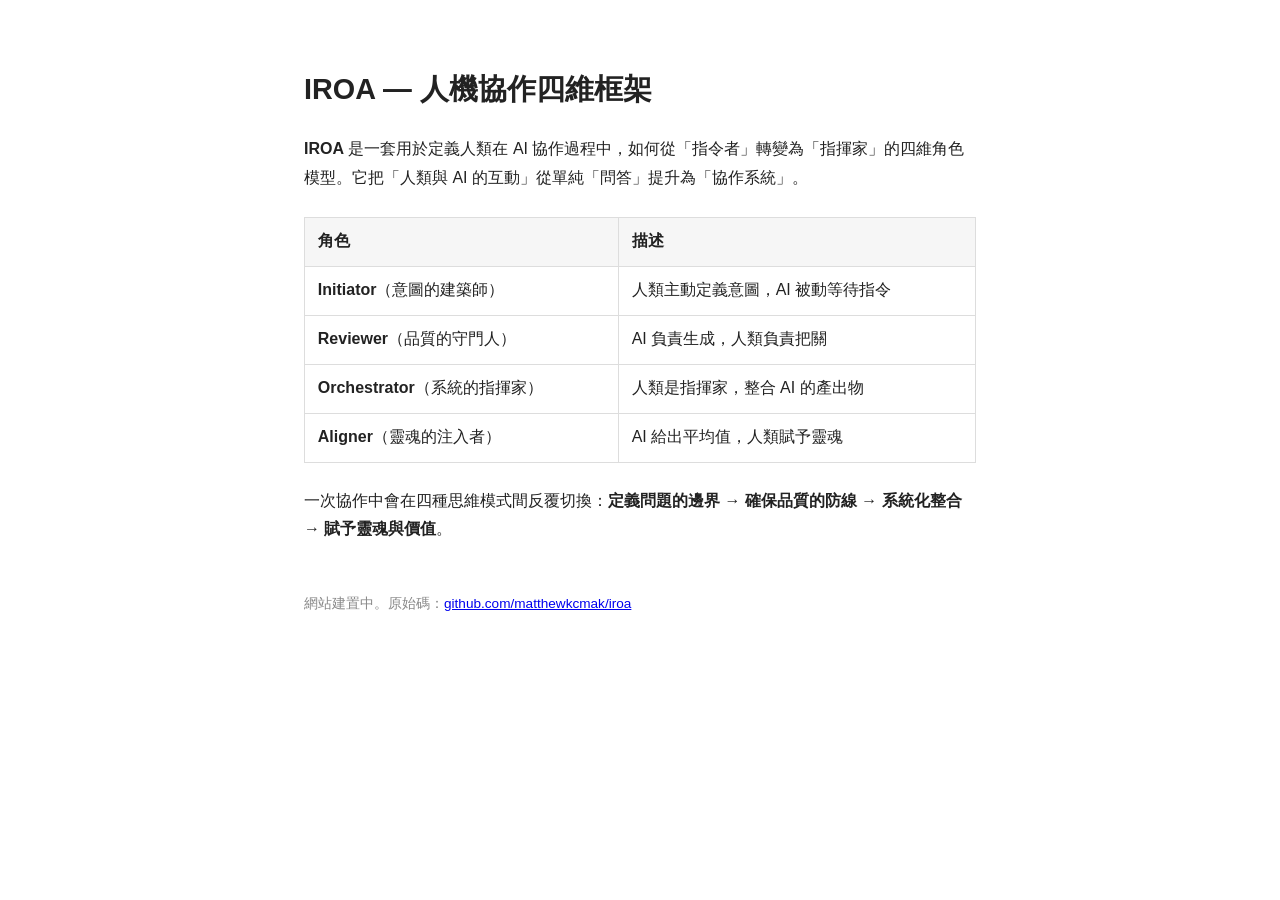
==== index.html @ 8f9e7305 "init: IROA scaffold——README、首頁佔位、鏡像 workflow、CNAME [skip ci]" ====
<!DOCTYPE html>
<html lang="zh-Hant">
<head>
<meta charset="utf-8">
<meta name="viewport" content="width=device-width, initial-scale=1">
<title>IROA — 人機協作四維框架</title>
<style>
  body { font-family: -apple-system, "PingFang TC", "Noto Sans TC", sans-serif; max-width: 42rem; margin: 4rem auto; padding: 0 1.5rem; line-height: 1.8; color: #222; }
  h1 { font-size: 1.8rem; }
  .roles { width: 100%; border-collapse: collapse; margin: 1.5rem 0; }
  .roles th, .roles td { border: 1px solid #ddd; padding: .6rem .8rem; text-align: left; }
  .roles th { background: #f6f6f6; }
  footer { margin-top: 3rem; font-size: .85rem; color: #888; }
</style>
</head>
<body>
  <h1>IROA — 人機協作四維框架</h1>
  <p><strong>IROA</strong> 是一套用於定義人類在 AI 協作過程中，如何從「指令者」轉變為「指揮家」的四維角色模型。它把「人類與 AI 的互動」從單純「問答」提升為「協作系統」。</p>
  <table class="roles">
    <tr><th>角色</th><th>描述</th></tr>
    <tr><td><strong>Initiator</strong>（意圖的建築師）</td><td>人類主動定義意圖，AI 被動等待指令</td></tr>
    <tr><td><strong>Reviewer</strong>（品質的守門人）</td><td>AI 負責生成，人類負責把關</td></tr>
    <tr><td><strong>Orchestrator</strong>（系統的指揮家）</td><td>人類是指揮家，整合 AI 的產出物</td></tr>
    <tr><td><strong>Aligner</strong>（靈魂的注入者）</td><td>AI 給出平均值，人類賦予靈魂</td></tr>
  </table>
  <p>一次協作中會在四種思維模式間反覆切換：<strong>定義問題的邊界</strong> → <strong>確保品質的防線</strong> → <strong>系統化整合</strong> → <strong>賦予靈魂與價值</strong>。</p>
  <footer>網站建置中。原始碼：<a href="https://github.com/matthewkcmak/iroa">github.com/matthewkcmak/iroa</a></footer>
</body>
</html>
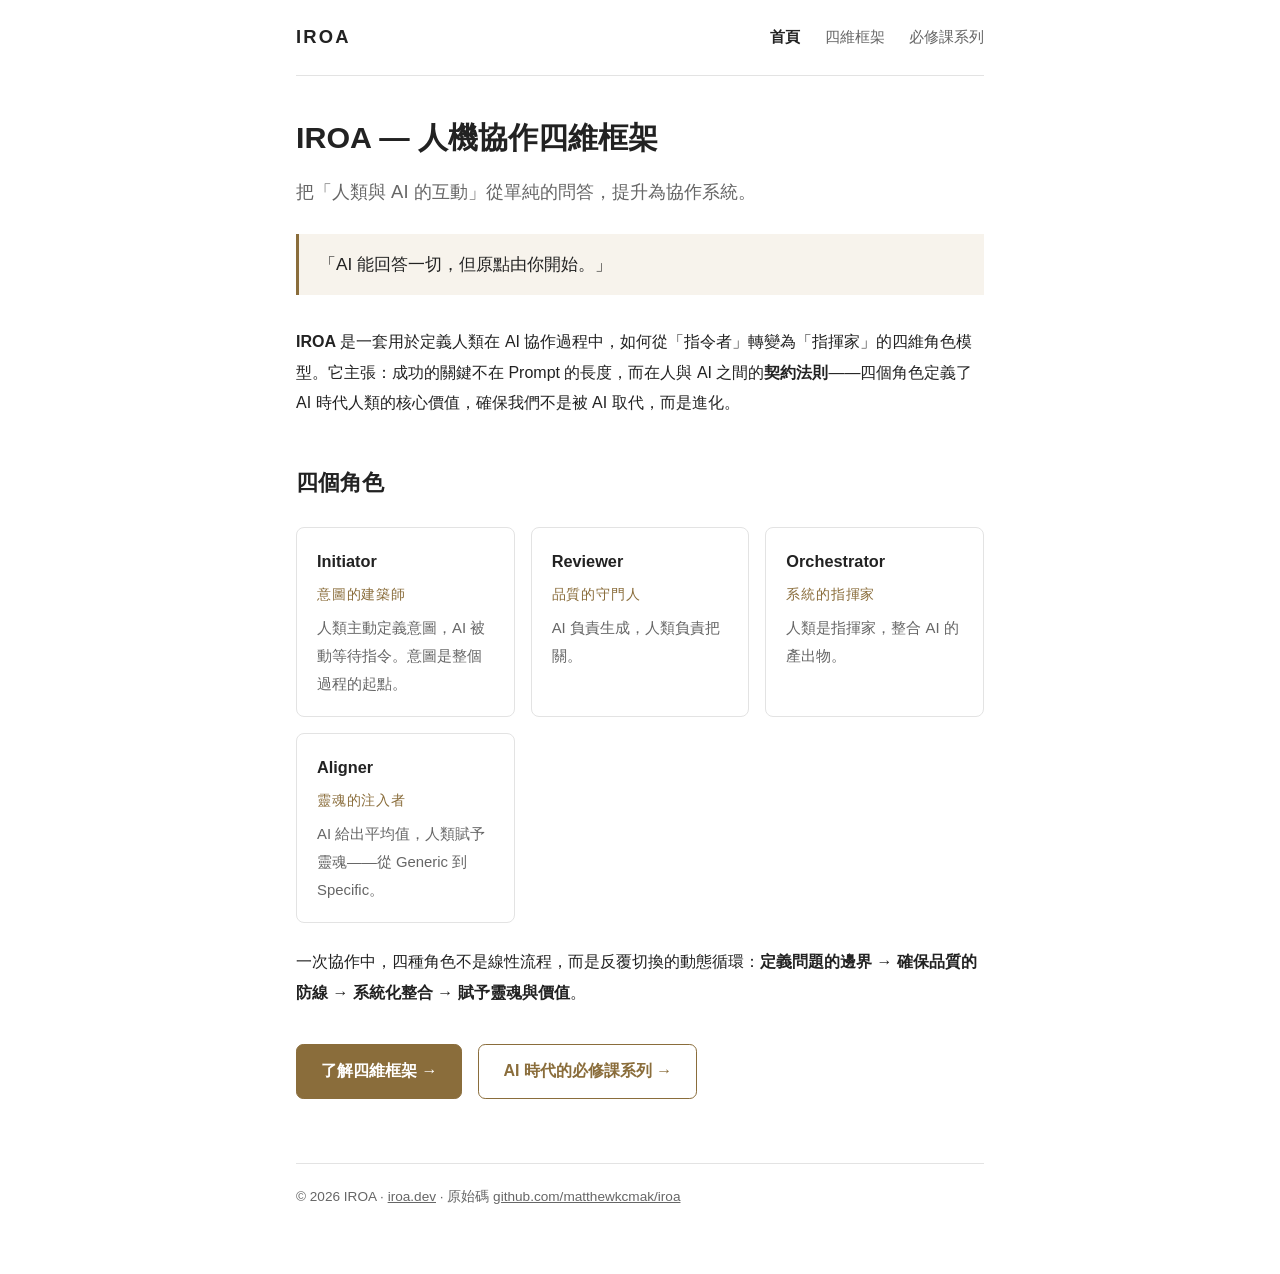
==== commit 3ab630d0: "content: 官網首版——四維框架頁＋必修課系列頁；移除 GitHub Pages 遺物 CNAME" ====
--- a/index.html
+++ b/index.html
@@ -4,26 +4,65 @@
 <meta charset="utf-8">
 <meta name="viewport" content="width=device-width, initial-scale=1">
 <title>IROA — 人機協作四維框架</title>
-<style>
-  body { font-family: -apple-system, "PingFang TC", "Noto Sans TC", sans-serif; max-width: 42rem; margin: 4rem auto; padding: 0 1.5rem; line-height: 1.8; color: #222; }
-  h1 { font-size: 1.8rem; }
-  .roles { width: 100%; border-collapse: collapse; margin: 1.5rem 0; }
-  .roles th, .roles td { border: 1px solid #ddd; padding: .6rem .8rem; text-align: left; }
-  .roles th { background: #f6f6f6; }
-  footer { margin-top: 3rem; font-size: .85rem; color: #888; }
-</style>
+<meta name="description" content="IROA 是一套人機協作四維角色框架：Initiator、Reviewer、Orchestrator、Aligner。把人類與 AI 的互動從單純問答，提升為協作系統。">
+<link rel="stylesheet" href="style.css">
 </head>
 <body>
-  <h1>IROA — 人機協作四維框架</h1>
-  <p><strong>IROA</strong> 是一套用於定義人類在 AI 協作過程中，如何從「指令者」轉變為「指揮家」的四維角色模型。它把「人類與 AI 的互動」從單純「問答」提升為「協作系統」。</p>
-  <table class="roles">
-    <tr><th>角色</th><th>描述</th></tr>
-    <tr><td><strong>Initiator</strong>（意圖的建築師）</td><td>人類主動定義意圖，AI 被動等待指令</td></tr>
-    <tr><td><strong>Reviewer</strong>（品質的守門人）</td><td>AI 負責生成，人類負責把關</td></tr>
-    <tr><td><strong>Orchestrator</strong>（系統的指揮家）</td><td>人類是指揮家，整合 AI 的產出物</td></tr>
-    <tr><td><strong>Aligner</strong>（靈魂的注入者）</td><td>AI 給出平均值，人類賦予靈魂</td></tr>
-  </table>
-  <p>一次協作中會在四種思維模式間反覆切換：<strong>定義問題的邊界</strong> → <strong>確保品質的防線</strong> → <strong>系統化整合</strong> → <strong>賦予靈魂與價值</strong>。</p>
-  <footer>網站建置中。原始碼：<a href="https://github.com/matthewkcmak/iroa">github.com/matthewkcmak/iroa</a></footer>
+<header>
+  <a class="brand" href="index.html">IROA</a>
+  <nav>
+    <a href="index.html" class="here">首頁</a>
+    <a href="framework.html">四維框架</a>
+    <a href="courses.html">必修課系列</a>
+  </nav>
+</header>
+
+<main>
+  <section class="hero">
+    <h1>IROA — 人機協作四維框架</h1>
+    <p class="tagline">把「人類與 AI 的互動」從單純的問答，提升為協作系統。</p>
+    <div class="slogan">「AI 能回答一切，但原點由你開始。」</div>
+  </section>
+
+  <section>
+    <p><strong>IROA</strong> 是一套用於定義人類在 AI 協作過程中，如何從「指令者」轉變為「指揮家」的四維角色模型。它主張：成功的關鍵不在 Prompt 的長度，而在人與 AI 之間的<strong>契約法則</strong>——四個角色定義了 AI 時代人類的核心價值，確保我們不是被 AI 取代，而是進化。</p>
+  </section>
+
+  <section>
+    <h2>四個角色</h2>
+    <div class="cards">
+      <div class="card">
+        <h3>Initiator</h3>
+        <div class="role-en">意圖的建築師</div>
+        <p>人類主動定義意圖，AI 被動等待指令。意圖是整個過程的起點。</p>
+      </div>
+      <div class="card">
+        <h3>Reviewer</h3>
+        <div class="role-en">品質的守門人</div>
+        <p>AI 負責生成，人類負責把關。</p>
+      </div>
+      <div class="card">
+        <h3>Orchestrator</h3>
+        <div class="role-en">系統的指揮家</div>
+        <p>人類是指揮家，整合 AI 的產出物。</p>
+      </div>
+      <div class="card">
+        <h3>Aligner</h3>
+        <div class="role-en">靈魂的注入者</div>
+        <p>AI 給出平均值，人類賦予靈魂——從 Generic 到 Specific。</p>
+      </div>
+    </div>
+    <p>一次協作中，四種角色不是線性流程，而是反覆切換的動態循環：<strong>定義問題的邊界 → 確保品質的防線 → 系統化整合 → 賦予靈魂與價值</strong>。</p>
+  </section>
+
+  <div class="cta-row">
+    <a class="btn primary" href="framework.html">了解四維框架 →</a>
+    <a class="btn" href="courses.html">AI 時代的必修課系列 →</a>
+  </div>
+</main>
+
+<footer>
+  © 2026 IROA · <a href="https://iroa.dev">iroa.dev</a> · 原始碼 <a href="https://github.com/matthewkcmak/iroa">github.com/matthewkcmak/iroa</a>
+</footer>
 </body>
 </html>
--- a/style.css
+++ b/style.css
@@ -0,0 +1,98 @@
+/* IROA — iroa.dev 共用樣式 */
+:root {
+  --ink: #222;
+  --muted: #666;
+  --line: #e3e3e3;
+  --accent: #8a6d3b;
+  --accent-soft: #f7f3ec;
+}
+* { box-sizing: border-box; }
+body {
+  font-family: -apple-system, BlinkMacSystemFont, "PingFang TC", "Noto Sans TC", "Microsoft JhengHei", sans-serif;
+  max-width: 46rem;
+  margin: 0 auto;
+  padding: 0 1.5rem 4rem;
+  line-height: 1.9;
+  color: var(--ink);
+}
+header {
+  display: flex;
+  align-items: center;
+  justify-content: space-between;
+  padding: 1.25rem 0;
+  border-bottom: 1px solid var(--line);
+  margin-bottom: 2.5rem;
+}
+.brand {
+  font-weight: 700;
+  font-size: 1.15rem;
+  letter-spacing: .12em;
+  text-decoration: none;
+  color: var(--ink);
+}
+nav a {
+  margin-left: 1.25rem;
+  text-decoration: none;
+  color: var(--muted);
+  font-size: .95rem;
+}
+nav a:hover, nav a.here { color: var(--ink); }
+nav a.here { font-weight: 600; }
+h1 { font-size: 1.9rem; line-height: 1.4; margin: .5rem 0 1rem; }
+h2 { font-size: 1.35rem; margin: 2.75rem 0 1rem; }
+h3 { font-size: 1.08rem; margin: 1.75rem 0 .5rem; }
+p { margin: .9rem 0; }
+a { color: var(--accent); }
+.hero { margin: 1rem 0 2rem; }
+.tagline { font-size: 1.15rem; color: var(--muted); margin: 0 0 1.25rem; }
+.slogan {
+  border-left: 3px solid var(--accent);
+  background: var(--accent-soft);
+  padding: .9rem 1.25rem;
+  margin: 1.5rem 0;
+  font-size: 1.08rem;
+}
+blockquote {
+  border-left: 3px solid var(--accent);
+  background: var(--accent-soft);
+  padding: .9rem 1.25rem;
+  margin: 1.5rem 0;
+}
+table { width: 100%; border-collapse: collapse; margin: 1.25rem 0; }
+th, td { border: 1px solid var(--line); padding: .65rem .85rem; text-align: left; vertical-align: top; }
+th { background: var(--accent-soft); white-space: nowrap; }
+.cards { display: grid; grid-template-columns: repeat(auto-fit, minmax(12rem, 1fr)); gap: 1rem; margin: 1.5rem 0; }
+.card {
+  border: 1px solid var(--line);
+  border-radius: .5rem;
+  padding: 1.1rem 1.25rem;
+  background: #fff;
+}
+.card h3 { margin: 0 0 .35rem; font-size: 1.02rem; }
+.card .role-en { color: var(--accent); font-size: .85rem; letter-spacing: .06em; }
+.card p { margin: .35rem 0 0; font-size: .93rem; color: var(--muted); }
+.card .status { display: inline-block; font-size: .78rem; padding: .12rem .55rem; border-radius: 1rem; background: var(--accent-soft); color: var(--accent); margin-bottom: .35rem; }
+.card .status.done { background: #eaf3ea; color: #3c6e44; }
+.checklist { background: var(--accent-soft); border-radius: .5rem; padding: 1.1rem 1.4rem; margin: 1.5rem 0; }
+.checklist p { margin: .45rem 0; }
+.cta-row { display: flex; gap: 1rem; flex-wrap: wrap; margin: 2.25rem 0 1rem; }
+.btn {
+  display: inline-block;
+  padding: .7rem 1.5rem;
+  border: 1px solid var(--accent);
+  border-radius: .45rem;
+  text-decoration: none;
+  color: var(--accent);
+  font-weight: 600;
+}
+.btn.primary { background: var(--accent); color: #fff; }
+.muted { color: var(--muted); font-size: .92rem; }
+.diagram { display: block; margin: 1.75rem auto; max-width: 100%; height: auto; }
+footer {
+  margin-top: 4rem;
+  padding-top: 1.25rem;
+  border-top: 1px solid var(--line);
+  font-size: .85rem;
+  color: var(--muted);
+}
+footer a { color: var(--muted); }
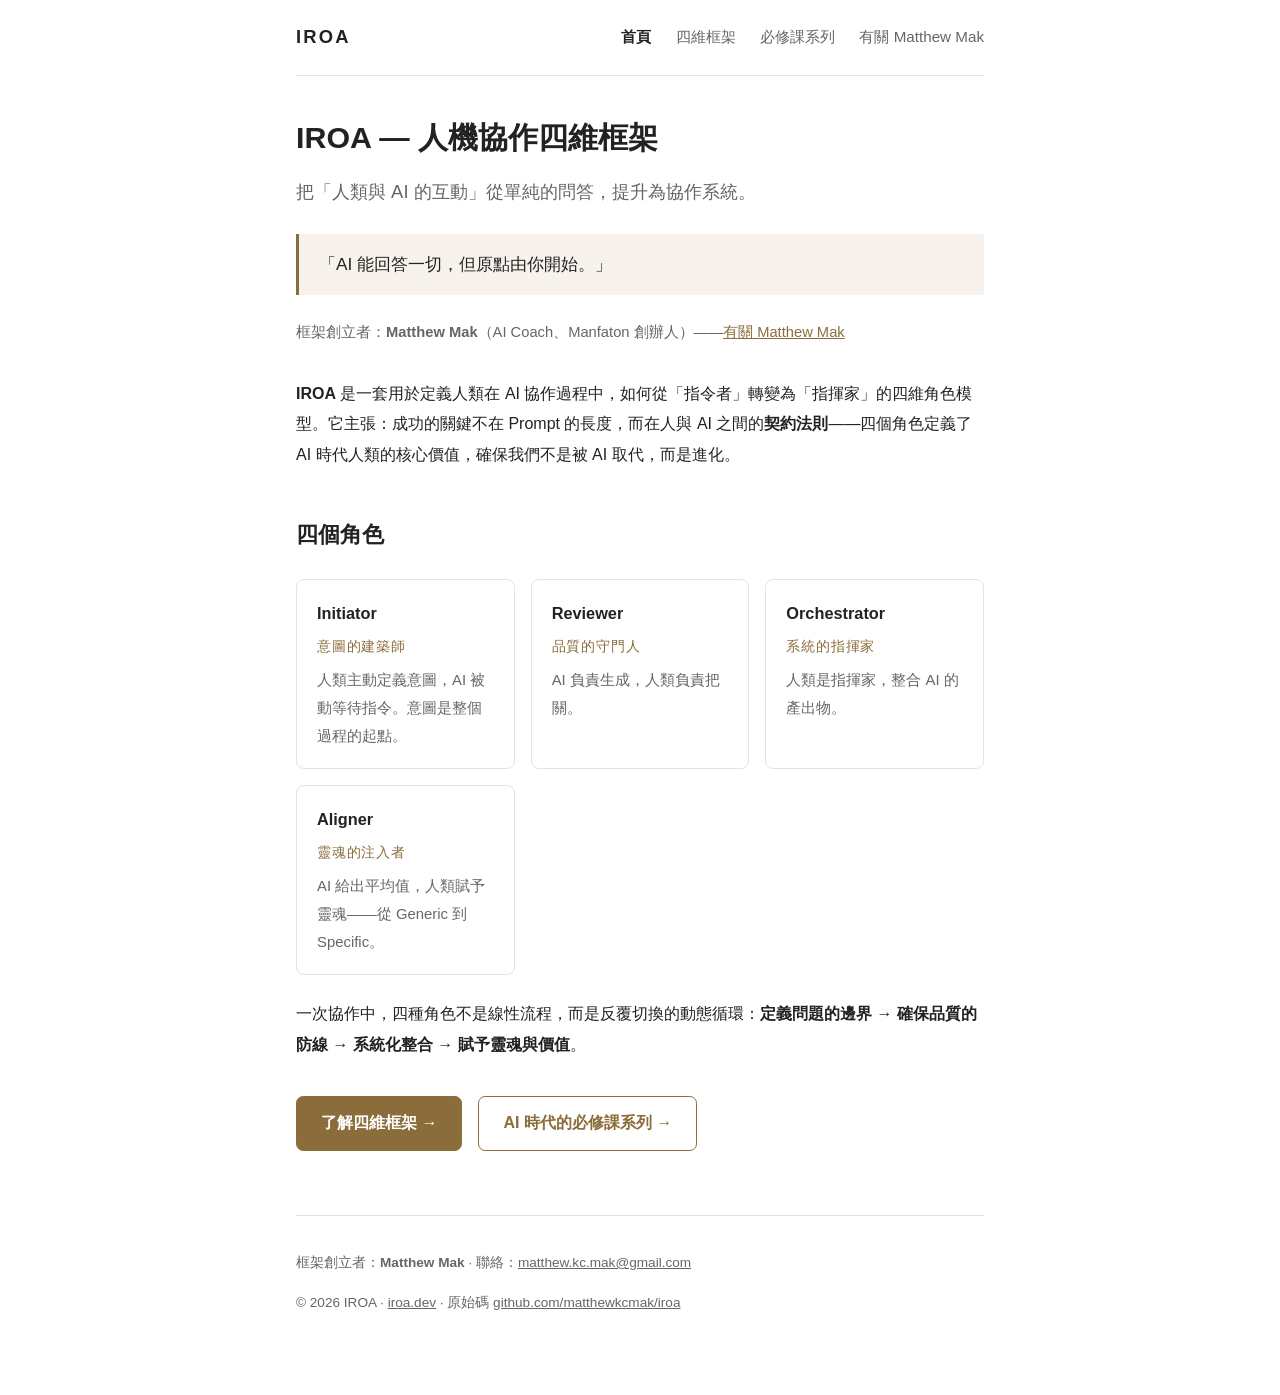
==== commit 68af6ac3: "content: 加署名與聯絡方式；新增「有關 Matthew Mak」頁（LinkedIn 簡介）" ====
--- a/index.html
+++ b/index.html
@@ -14,6 +14,7 @@
     <a href="index.html" class="here">首頁</a>
     <a href="framework.html">四維框架</a>
     <a href="courses.html">必修課系列</a>
+    <a href="about.html">有關 Matthew Mak</a>
   </nav>
 </header>
 
@@ -22,6 +23,7 @@
     <h1>IROA — 人機協作四維框架</h1>
     <p class="tagline">把「人類與 AI 的互動」從單純的問答，提升為協作系統。</p>
     <div class="slogan">「AI 能回答一切，但原點由你開始。」</div>
+    <p class="muted">框架創立者：<strong>Matthew Mak</strong>（AI Coach、Manfaton 創辦人）——<a href="about.html">有關 Matthew Mak</a></p>
   </section>
 
   <section>
@@ -62,7 +64,8 @@
 </main>
 
 <footer>
-  © 2026 IROA · <a href="https://iroa.dev">iroa.dev</a> · 原始碼 <a href="https://github.com/matthewkcmak/iroa">github.com/matthewkcmak/iroa</a>
+  <p>框架創立者：<strong>Matthew Mak</strong> · 聯絡：<a href="mailto:matthew.kc.mak@gmail.com">matthew.kc.mak@gmail.com</a></p>
+  <p>© 2026 IROA · <a href="https://iroa.dev">iroa.dev</a> · 原始碼 <a href="https://github.com/matthewkcmak/iroa">github.com/matthewkcmak/iroa</a></p>
 </footer>
 </body>
 </html>
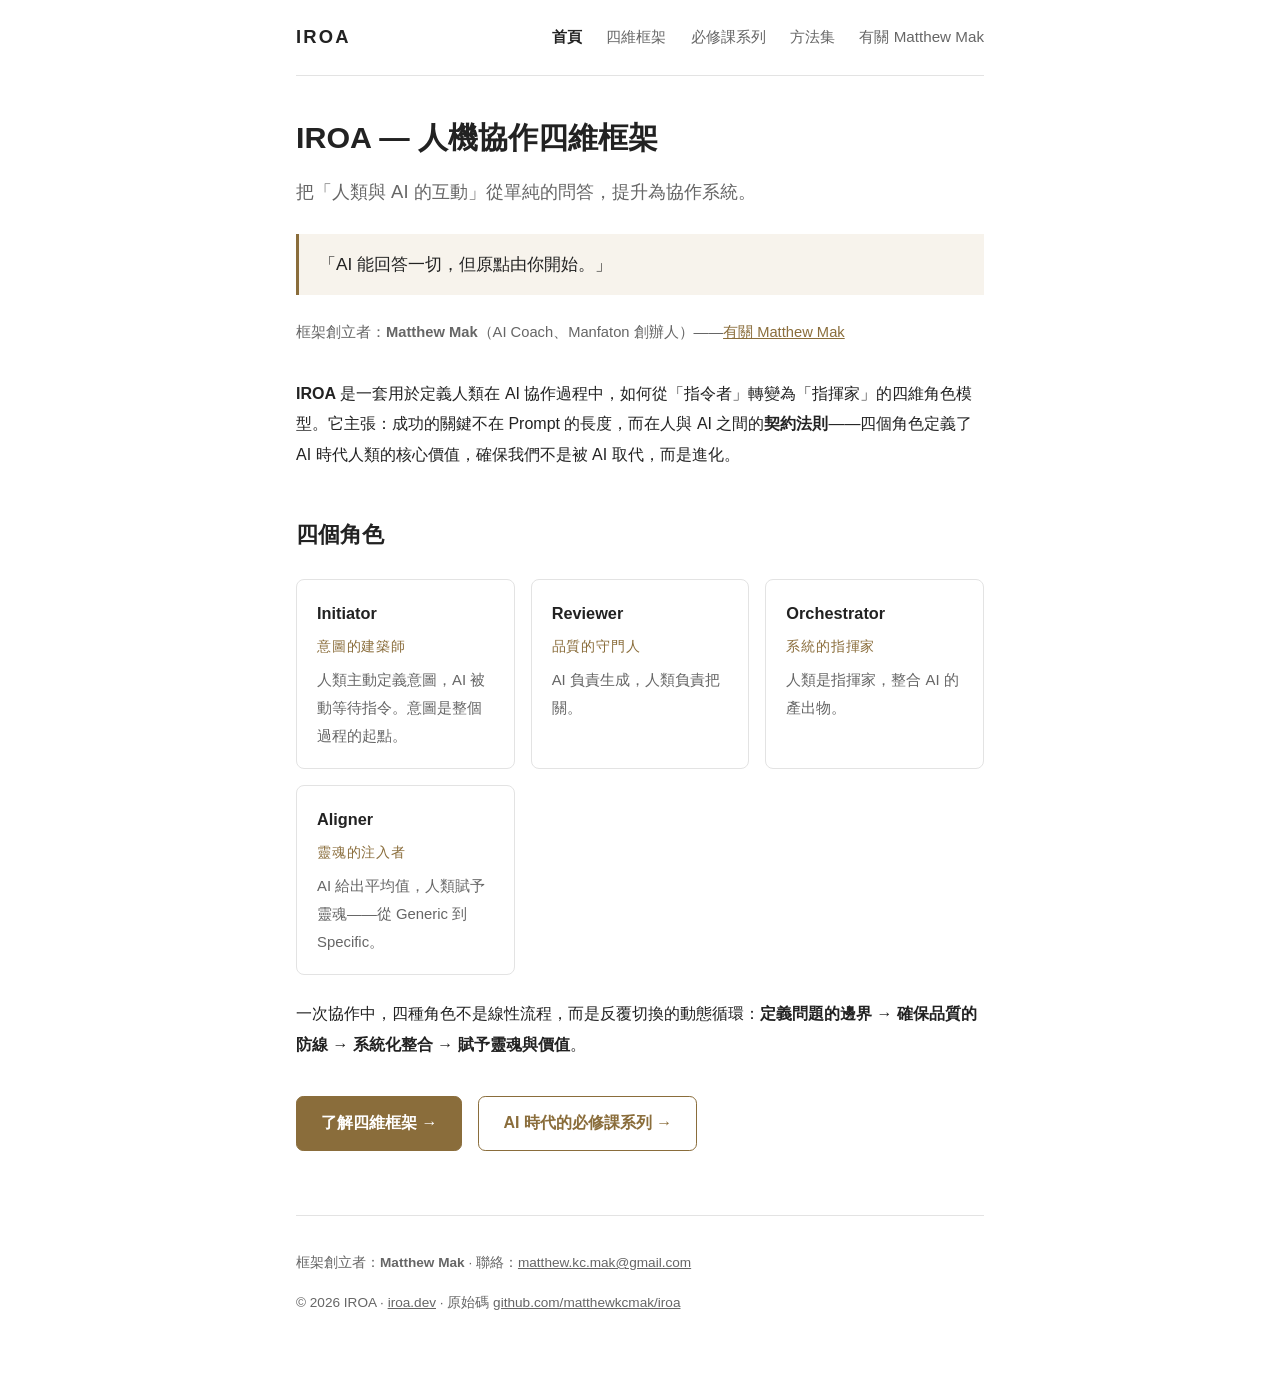
==== commit 8cdfaee6: "content: 新增方法集頁（RTRF 提問公式）；導覽列統一、framework 加連結" ====
--- a/index.html
+++ b/index.html
@@ -14,6 +14,7 @@
     <a href="index.html" class="here">首頁</a>
     <a href="framework.html">四維框架</a>
     <a href="courses.html">必修課系列</a>
+    <a href="methods.html">方法集</a>
     <a href="about.html">有關 Matthew Mak</a>
   </nav>
 </header>
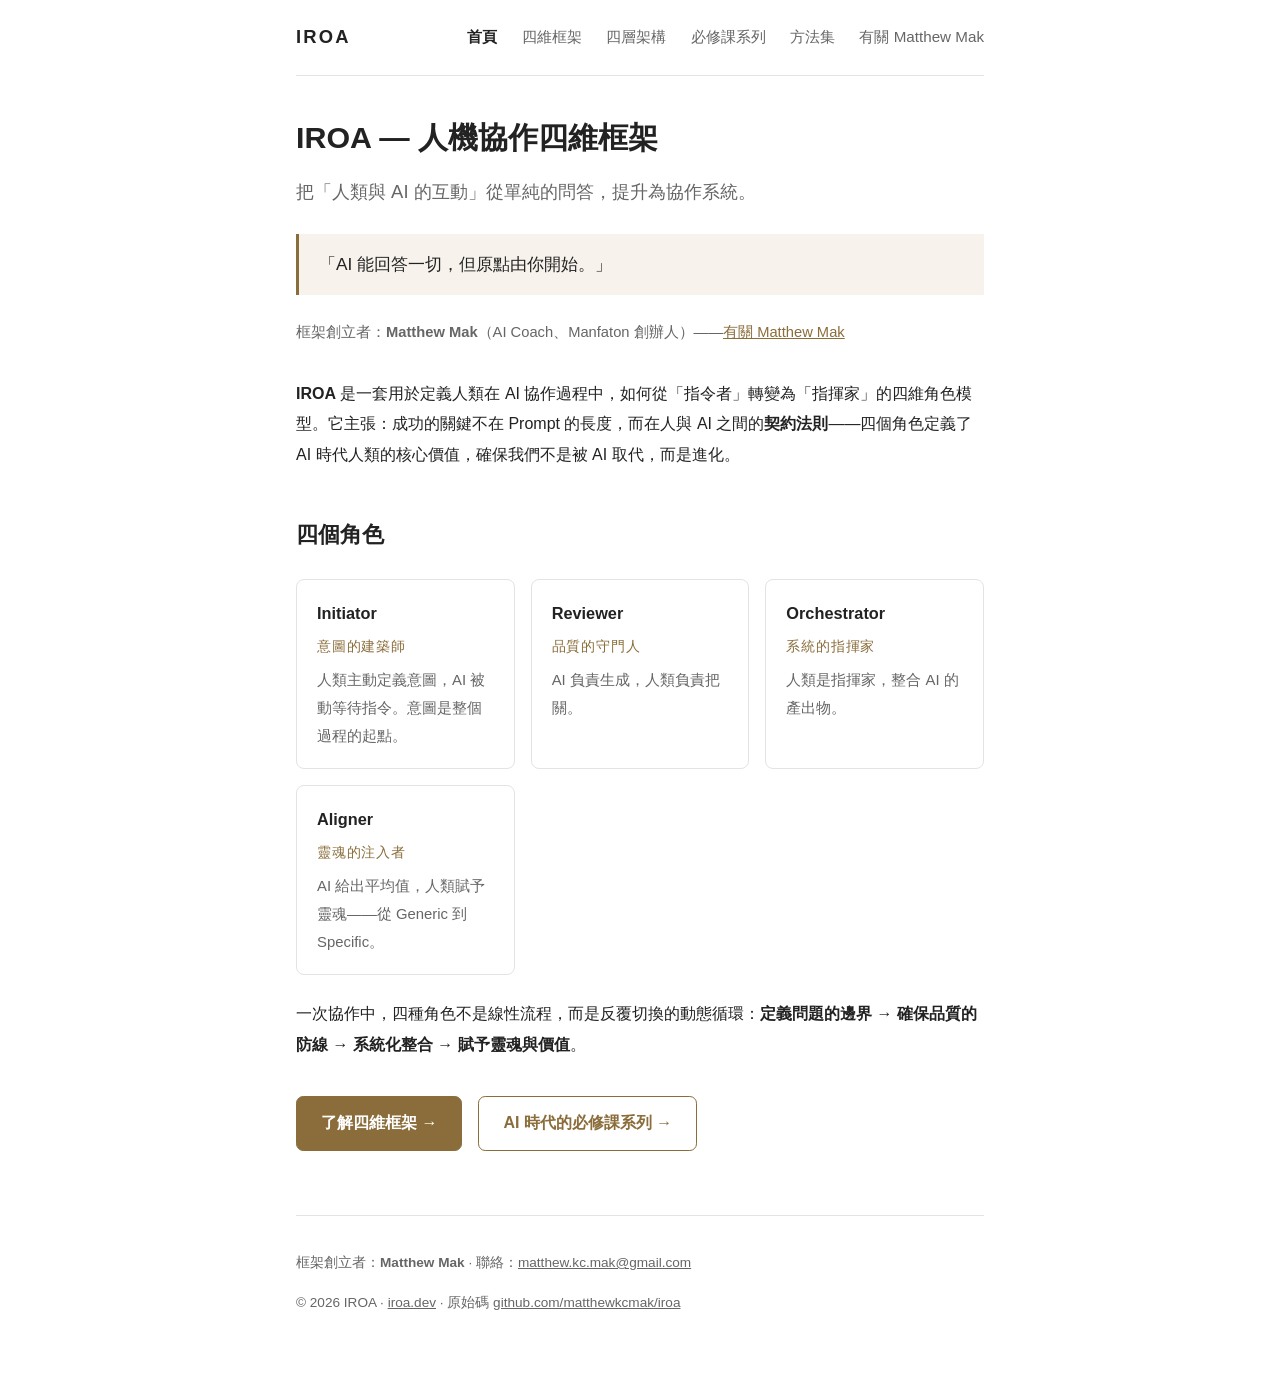
==== commit 6a2004aa: "content: 新增「四層架構」頁（存在／理論／轉譯／應用＋ACE 例子），全站導覽與 sitemap 更新" ====
--- a/index.html
+++ b/index.html
@@ -5,7 +5,22 @@
 <meta name="viewport" content="width=device-width, initial-scale=1">
 <title>IROA — 人機協作四維框架</title>
 <meta name="description" content="IROA 是一套人機協作四維角色框架：Initiator、Reviewer、Orchestrator、Aligner。把人類與 AI 的互動從單純問答，提升為協作系統。">
+<link rel="canonical" href="https://iroa.dev/">
+<meta name="theme-color" content="#8a6d3b">
+<meta property="og:type" content="website">
+<meta property="og:site_name" content="IROA">
+<meta property="og:locale" content="zh_TW">
+<meta property="og:title" content="IROA — 人機協作四維框架">
+<meta property="og:description" content="IROA 是一套人機協作四維角色框架：Initiator、Reviewer、Orchestrator、Aligner。把人類與 AI 的互動從單純問答，提升為協作系統。">
+<meta property="og:url" content="https://iroa.dev/">
+<meta property="og:image" content="https://iroa.dev/og-image.png">
+<meta name="twitter:card" content="summary_large_image">
+<meta name="twitter:title" content="IROA — 人機協作四維框架">
+<meta name="twitter:description" content="IROA 是一套人機協作四維角色框架：Initiator、Reviewer、Orchestrator、Aligner。把人類與 AI 的互動從單純問答，提升為協作系統。">
+<meta name="twitter:image" content="https://iroa.dev/og-image.png">
+<script type="application/ld+json">{"@context":"https://schema.org","@type":"WebSite","name":"IROA","url":"https://iroa.dev/","description":"IROA 是一套人機協作四維角色框架：Initiator、Reviewer、Orchestrator、Aligner。","inLanguage":"zh-Hant"}</script>
 <link rel="stylesheet" href="style.css">
+<link rel="icon" type="image/svg+xml" href="favicon.svg">
 </head>
 <body>
 <header>
@@ -13,6 +28,7 @@
   <nav>
     <a href="index.html" class="here">首頁</a>
     <a href="framework.html">四維框架</a>
+    <a href="architecture.html">四層架構</a>
     <a href="courses.html">必修課系列</a>
     <a href="methods.html">方法集</a>
     <a href="about.html">有關 Matthew Mak</a>
